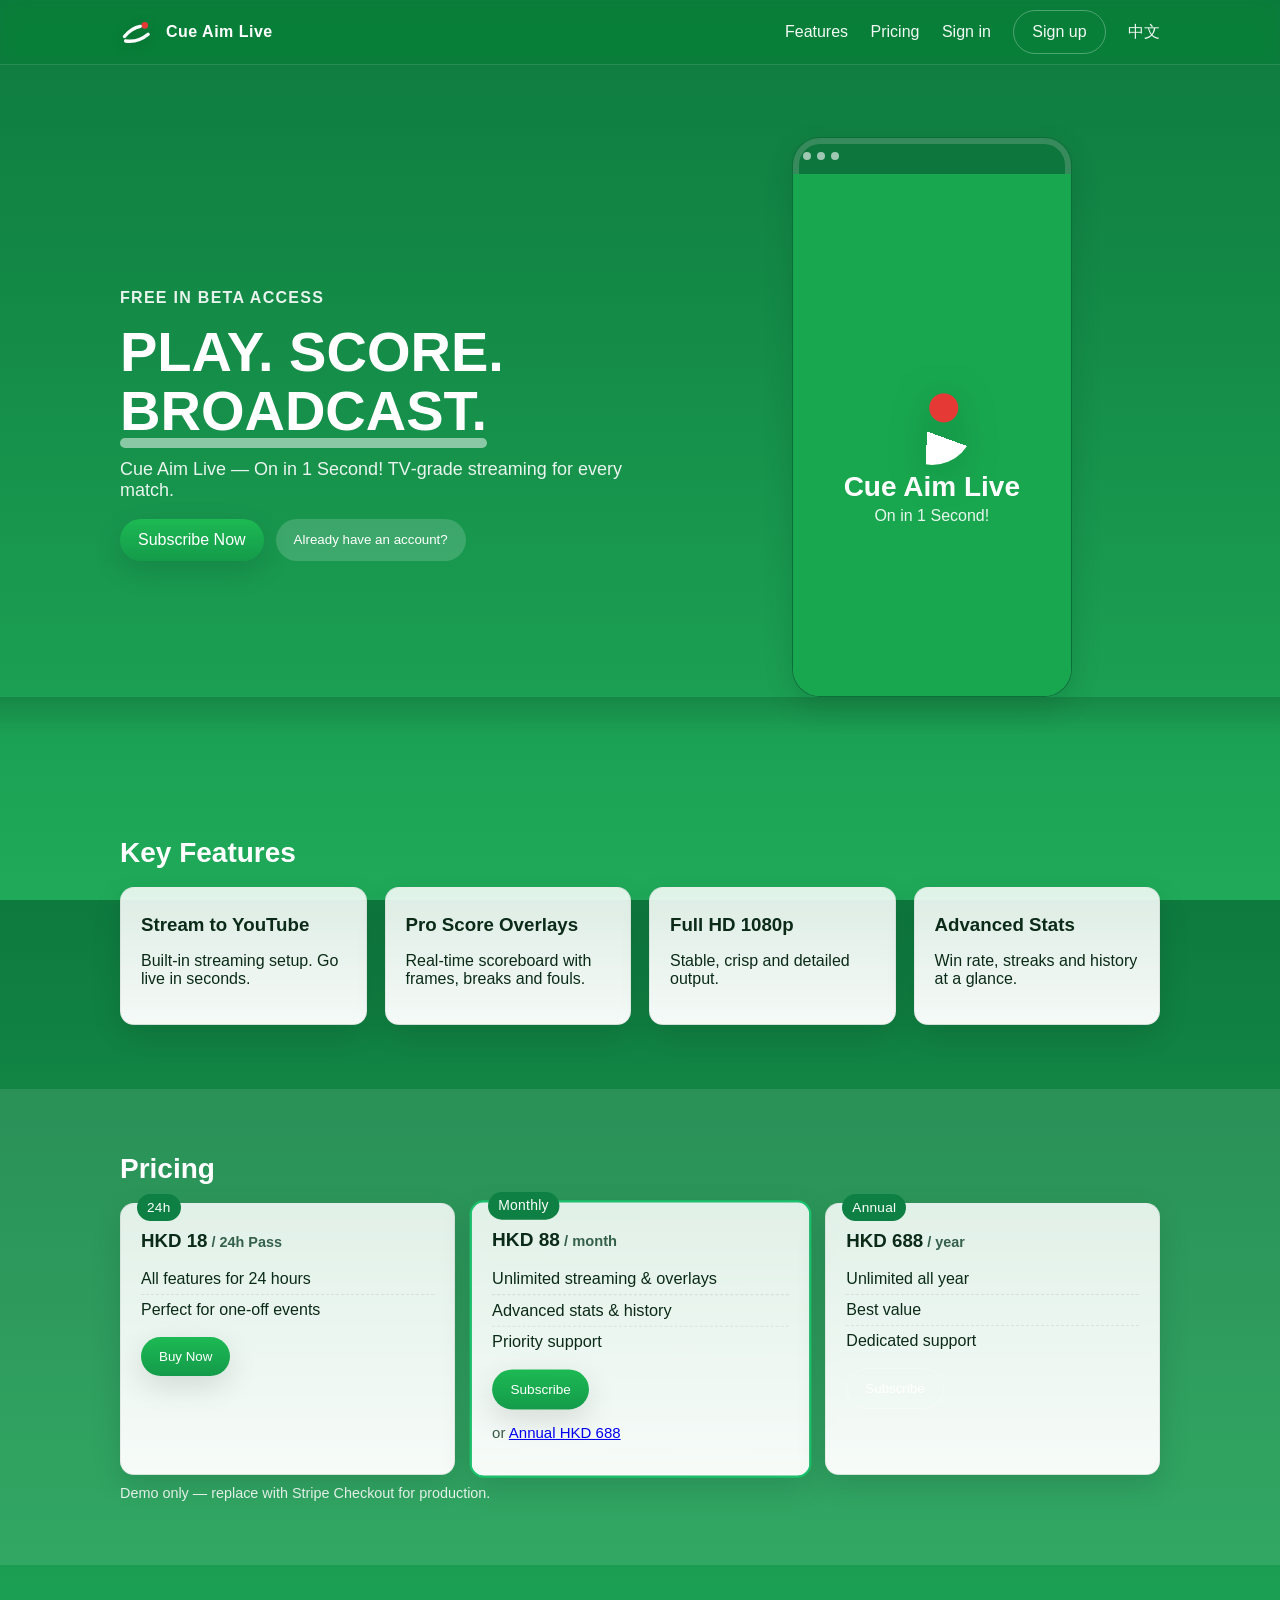
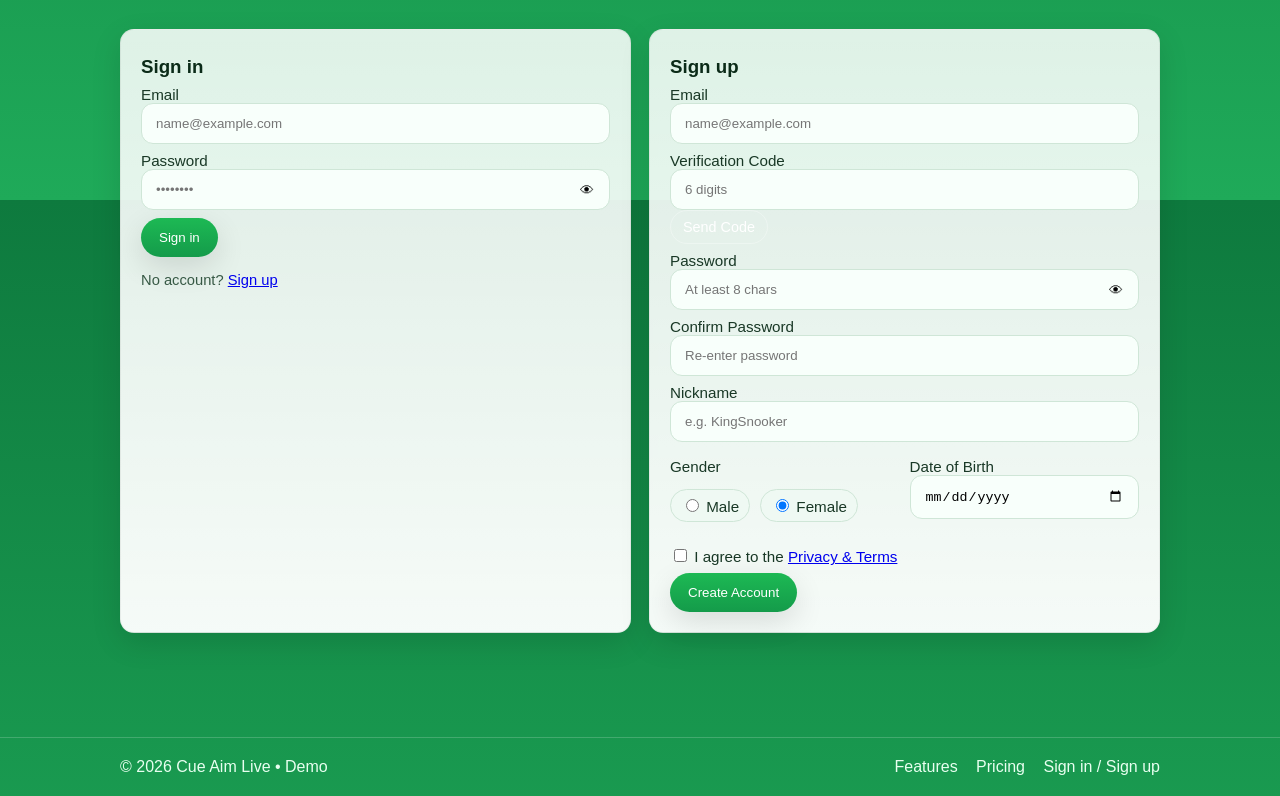
==== en.html @ d9b7528b "feat: 新增英文版 en.html；更新收費方案（24h  / 月 / 年）；英文品名更正為 Cue Aim Live；Checkout 對話框對應方案" ====
<!doctype html>
<html lang="en">
<head>
  <meta charset="utf-8" />
  <meta name="viewport" content="width=device-width, initial-scale=1" />
  <title>Cue Aim Live — Demo Site</title>
  <meta name="description" content="Cue Aim Live — Play. Score. Broadcast. Demo page with pricing and auth forms" />
  <link rel="stylesheet" href="styles.css" />
</head>
<body>
  <header class="site-header">
    <div class="container nav">
      <div class="brand">
        <img src="assets/logo.png" alt="Cue Aim Live" class="logo-img" />
        <svg width="36" height="36" viewBox="0 0 64 64" class="logo logo-svg" aria-hidden="true">
          <circle cx="44" cy="20" r="6" fill="#e53935"></circle>
          <path d="M8 40c8-10 17-16 28-18" stroke="#fff" stroke-width="6" fill="none" stroke-linecap="round"></path>
          <path d="M10 48c14 2 28-2 40-12" stroke="#fff" stroke-width="6" fill="none" stroke-linecap="round"></path>
        </svg>
        <span class="brand-name">Cue Aim Live</span>
      </div>
      <nav class="links">
        <a href="#features">Features</a>
        <a href="#pricing">Pricing</a>
        <a href="#auth" data-open="login">Sign in</a>
        <a href="#auth" data-open="register" class="btn btn-outline">Sign up</a>
        <a href="index.html" aria-label="中文" title="中文">中文</a>
      </nav>
    </div>
  </header>

  <main>
    <section class="hero">
      <div class="container hero-inner">
        <div class="hero-copy">
          <p class="kicker">FREE IN BETA ACCESS</p>
          <h1 class="hero-title">PLAY. SCORE. <span class="underline">BROADCAST.</span></h1>
          <p class="subtitle">Cue Aim Live — On in 1 Second! TV‑grade streaming for every match.</p>
          <div class="hero-ctas">
            <a href="#pricing" class="btn btn-primary">Subscribe Now</a>
            <button class="btn btn-quiet" data-open="login">Already have an account?</button>
          </div>
        </div>
        <div class="hero-art">
          <div class="phone-mock">
            <div class="phone-header"><div class="dot"></div><div class="dot"></div><div class="dot"></div></div>
            <div class="phone-screen">
              <div class="splash">
                <img src="assets/logo.png" alt="Cue Aim Live" class="splash-logo-img" />
                <div class="splash-logo"></div>
                <div class="splash-title">Cue Aim Live</div>
                <div class="splash-tag">On in 1 Second!</div>
              </div>
            </div>
          </div>
        </div>
      </div>
      <div class="hero-fade"></div>
    </section>

    <section id="features" class="section">
      <div class="container">
        <h2 class="section-title">Key Features</h2>
        <div class="grid features-grid">
          <div class="card">
            <h3>Stream to YouTube</h3>
            <p>Built‑in streaming setup. Go live in seconds.</p>
          </div>
          <div class="card">
            <h3>Pro Score Overlays</h3>
            <p>Real‑time scoreboard with frames, breaks and fouls.</p>
          </div>
          <div class="card">
            <h3>Full HD 1080p</h3>
            <p>Stable, crisp and detailed output.</p>
          </div>
          <div class="card">
            <h3>Advanced Stats</h3>
            <p>Win rate, streaks and history at a glance.</p>
          </div>
        </div>
      </div>
    </section>

    <section id="pricing" class="section alt">
      <div class="container">
        <h2 class="section-title">Pricing</h2>
        <div class="grid pricing-grid">
          <div class="card price">
            <div class="badge">24h</div>
            <h3>HKD 18<span class="unit"> / 24h Pass</span></h3>
            <ul class="features-list">
              <li>All features for 24 hours</li>
              <li>Perfect for one‑off events</li>
            </ul>
            <button class="btn btn-primary" data-checkout="pass-24h">Buy Now</button>
          </div>
          <div class="card price highlight">
            <div class="badge">Monthly</div>
            <h3>HKD 88<span class="unit"> / month</span></h3>
            <ul class="features-list">
              <li>Unlimited streaming & overlays</li>
              <li>Advanced stats & history</li>
              <li>Priority support</li>
            </ul>
            <button class="btn btn-primary" data-checkout="monthly">Subscribe</button>
            <p class="subtext">or <a href="#" data-checkout="annual">Annual HKD 688</a></p>
          </div>
          <div class="card price">
            <div class="badge">Annual</div>
            <h3>HKD 688<span class="unit"> / year</span></h3>
            <ul class="features-list">
              <li>Unlimited all year</li>
              <li>Best value</li>
              <li>Dedicated support</li>
            </ul>
            <button class="btn btn-outline" data-checkout="annual">Subscribe</button>
          </div>
        </div>
        <div class="payment-note">Demo only — replace with Stripe Checkout for production.</div>
      </div>
    </section>

    <section id="auth" class="section">
      <div class="container auth-cards">
        <div class="card auth">
          <h3>Sign in</h3>
          <form id="login-form" autocomplete="on" novalidate>
            <label>Email
              <input type="email" id="login-email" required placeholder="name@example.com" />
            </label>
            <label>Password
              <div class="input-with-toggle">
                <input type="password" id="login-password" required placeholder="••••••••" />
                <button type="button" class="eye" data-toggle="#login-password" aria-label="Show/Hide">👁</button>
              </div>
            </label>
            <button class="btn btn-primary" type="submit">Sign in</button>
            <p class="subtext">No account? <a href="#" data-open="register">Sign up</a></p>
          </form>
        </div>
        <div class="card auth">
          <h3>Sign up</h3>
          <form id="register-form" novalidate>
            <label>Email
              <input type="email" id="reg-email" required placeholder="name@example.com" />
            </label>
            <label class="code-row">Verification Code
              <input type="text" id="reg-code" inputmode="numeric" pattern="\\d{6}" placeholder="6 digits" />
              <button type="button" class="btn btn-outline small" id="send-code">Send Code</button>
            </label>
            <label>Password
              <div class="input-with-toggle">
                <input type="password" id="reg-password" required minlength="8" placeholder="At least 8 chars" />
                <button type="button" class="eye" data-toggle="#reg-password" aria-label="Show/Hide">👁</button>
              </div>
            </label>
            <label>Confirm Password
              <input type="password" id="reg-password2" required placeholder="Re‑enter password" />
            </label>
            <label>Nickname
              <input type="text" id="reg-nickname" placeholder="e.g. KingSnooker" />
            </label>
            <div class="row">
              <label>Gender
                <div class="choices">
                  <label class="chip"><input type="radio" name="gender" value="M" /> Male</label>
                  <label class="chip"><input type="radio" name="gender" value="F" checked /> Female</label>
                </div>
              </label>
              <label>Date of Birth
                <input type="date" id="reg-dob" />
              </label>
            </div>
            <label class="agree">
              <input type="checkbox" id="reg-accept" required />
              I agree to the <a href="#" data-open="terms">Privacy & Terms</a>
            </label>
            <button class="btn btn-primary" type="submit">Create Account</button>
          </form>
        </div>
      </div>
    </section>
  </main>

  <footer class="site-footer">
    <div class="container foot-inner">
      <div>© 2026 Cue Aim Live • Demo</div>
      <div class="foot-links">
        <a href="#features">Features</a>
        <a href="#pricing">Pricing</a>
        <a href="#auth">Sign in / Sign up</a>
      </div>
    </div>
  </footer>

  <div id="toast" class="toast" role="status" aria-live="polite"></div>

  <dialog id="mock-checkout" class="modal">
    <form method="dialog" class="modal-body">
      <h3>Mock Checkout</h3>
      <p>Plan: <span id="plan-name">Monthly HKD 88</span></p>
      <label>Card Number
        <input placeholder="4242 4242 4242 4242" />
      </label>
      <label>Expiry
        <input placeholder="MM/YY" />
      </label>
      <label>CVC
        <input placeholder="123" />
      </label>
      <menu class="modal-actions">
        <button value="cancel" class="btn btn-quiet">Cancel</button>
        <button value="ok" class="btn btn-primary">Pay</button>
      </menu>
    </form>
  </dialog>

  <script src="app.js"></script>
</body>
</html>
---- styles.css ----
:root{
  --bg: #0e7a3e;
  --bg2:#1faa59;
  --text:#0b2b18;
  --muted:#2d4a39;
  --surface: #ffffff;
  --accent:#e53935;
  --ring:#1db954;
  --shadow: 0 10px 30px rgba(0,0,0,.12);
  --radius: 14px;
}
*{box-sizing:border-box}
html,body{height:100%}
body{
  margin:0;
  font-family: ui-sans-serif, -apple-system, BlinkMacSystemFont, "Segoe UI", Roboto, "Noto Sans TC", "PingFang TC", "Hiragino Sans", "Microsoft JhengHei", Arial, sans-serif;
  color:#0a2616;
  background:linear-gradient(180deg, var(--bg) 0%, var(--bg2) 100%);
}
.container{max-width:1080px;margin:0 auto;padding:0 20px}
.site-header{
  position:sticky;top:0;z-index:20;
  backdrop-filter:saturate(140%) blur(10px);
  background:rgba(14,122,62,.6);
  border-bottom:1px solid rgba(255,255,255,.12);
}
.nav{display:flex;align-items:center;justify-content:space-between;height:64px}
.brand{display:flex;align-items:center;gap:10px;color:#fff;font-weight:700;letter-spacing:.5px}
.brand .logo{filter:drop-shadow(0 2px 6px rgba(0,0,0,.2))}
.logo-img{display:none;height:36px;width:auto;image-rendering:-webkit-optimize-contrast;image-rendering:crisp-edges}
.has-logo-img .logo-img{display:block}
.has-logo-img .logo-svg{display:none}
.brand-name .accent{color:#ff5252}
.links a{color:#fff;text-decoration:none;margin-left:18px;opacity:.95}
.links a:hover{opacity:1}
.btn{
  display:inline-flex;align-items:center;justify-content:center;
  padding:12px 18px;border-radius:999px;border:1px solid rgba(255,255,255,.3);
  background:rgba(255,255,255,.12);color:#fff;text-decoration:none;cursor:pointer
}
.btn:hover{background:rgba(255,255,255,.18)}
.btn-outline{background:transparent}
.btn-primary{
  background:linear-gradient(180deg,#1db954,#149b4a);border:none;box-shadow:var(--shadow)
}
.btn-quiet{background:rgba(255,255,255,.16);border:none}
.btn.small{padding:8px 12px;font-size:.9rem}
.hero{
  color:#fff;position:relative;padding:72px 0 36px 0;
}
.hero-inner{display:grid;gap:36px;grid-template-columns:1.2fr 1fr;align-items:center}
.kicker{opacity:.9;font-weight:700;letter-spacing:.08em}
.hero-title{font-size:56px;line-height:1.05;margin:.2em 0}
.hero-title .underline{position:relative}
.hero-title .underline:after{
  content:"";position:absolute;left:0;right:0;bottom:-6px;height:10px;background:rgba(255,255,255,.5);border-radius:8px;
}
.subtitle{opacity:.9;font-size:18px}
.hero-ctas{display:flex;gap:12px;margin-top:18px}
.hero-art{display:flex;justify-content:center}
.phone-mock{
  width:280px;height:560px;border-radius:28px;background:#0f8b47;box-shadow:var(--shadow), inset 0 0 0 6px rgba(255,255,255,.2);
  border:1px solid rgba(0,0,0,.2);overflow:hidden;
}
.phone-header{height:36px;display:flex;align-items:center;padding:0 10px;gap:6px;background:rgba(0,0,0,.15)}
.phone-header .dot{width:8px;height:8px;border-radius:50%;background:#fff;opacity:.6}
.phone-screen{height:100%;background:#18a74f;display:flex;align-items:center;justify-content:center}
.splash{color:#fff;text-align:center}
.splash-logo-img{display:none;width:120px;height:auto;margin:0 auto 6px auto;image-rendering:-webkit-optimize-contrast;image-rendering:crisp-edges}
.has-logo-img .splash-logo-img{display:block}
.has-logo-img .splash-logo{display:none}
.splash-logo{width:84px;height:84px;margin:0 auto 6px auto;border-radius:50%;
  background: radial-gradient(circle at 64% 32%, var(--accent) 0 14px, transparent 15px),
              conic-gradient(from 110deg at 44% 60%, #fff 0 20%, transparent 0 100%);
  filter:drop-shadow(0 6px 20px rgba(0,0,0,.2));
}
.splash-title{font-weight:800;font-size:28px}
.splash-title span{color:#ff4d4d}
.splash-tag{opacity:.9;margin-top:4px}
.hero-fade{height:40px;background:linear-gradient(180deg,rgba(0,0,0,.15),transparent)}

.section{padding:64px 0;background:transparent}
.section.alt{background:rgba(255,255,255,.1)}
.section-title{color:#fff;font-size:28px;margin:0 0 18px}
.grid{display:grid;gap:18px}
.features-grid{grid-template-columns:repeat(4,1fr)}
.pricing-grid{grid-template-columns:repeat(3,1fr)}
.card{
  background:linear-gradient(180deg, rgba(255,255,255,.86), rgba(255,255,255,.96));
  border:1px solid rgba(0,0,0,.06);
  border-radius:var(--radius);
  box-shadow:var(--shadow);
  padding:20px;color:var(--text)
}
.card h3{margin:6px 0 8px}
.price{position:relative}
.price .badge{
  position:absolute;top:-10px;left:16px;background:#0f8043;color:#fff;
  padding:6px 10px;border-radius:999px;font-size:.85rem;letter-spacing:.02em
}
.price.highlight{transform:scale(1.02);border:2px solid #19c26c}
.price .unit{font-size:.9rem;color:#35604a;font-weight:600}
.features-list{list-style:none;padding:0;margin:12px 0}
.features-list li{padding:6px 0;border-top:1px dashed rgba(0,0,0,.08)}
.features-list li:first-child{border-top:none}
.subtext{color:#375945;font-size:.92rem}
.payment-note{color:#eaf7ef;margin-top:10px;font-size:.9rem}

.auth-cards{display:grid;grid-template-columns:1fr 1fr;gap:18px}
.auth label{display:block;font-size:.95rem;color:#193826;margin:8px 0}
.auth input[type="text"], .auth input[type="email"], .auth input[type="password"], .auth input[type="date"]{
  width:100%;padding:12px 14px;border-radius:12px;border:1px solid #cfe6d7;background:#f8fffb;
}
.input-with-toggle{position:relative}
.input-with-toggle .eye{
  position:absolute;right:10px;top:50%;transform:translateY(-50%);border:none;background:transparent;cursor:pointer;font-size:14px
}
.row{display:grid;grid-template-columns:1fr 1fr;gap:10px}
.choices{display:flex;gap:10px;margin-top:6px}
.chip{display:inline-flex;align-items:center;gap:6px;background:#eff9f3;padding:6px 10px;border-radius:999px;border:1px solid #cfe6d7}
.agree{display:flex;align-items:center;gap:8px;margin:12px 0}
.code-row{display:grid;grid-template-columns:1fr auto;gap:10px;align-items:center}

.site-footer{
  color:#e8fff0;border-top:1px solid rgba(255,255,255,.18);padding:20px 0;margin-top:40px
}
.foot-inner{display:flex;align-items:center;justify-content:space-between}
.foot-links a{color:#e8fff0;text-decoration:none;margin-left:14px}

.toast{
  position:fixed;right:16px;bottom:16px;background:#0f8043;color:#fff;padding:12px 14px;border-radius:12px;
  opacity:0;transform:translateY(8px);transition:.2s;box-shadow:var(--shadow)
}
.toast.show{opacity:1;transform:translateY(0)}

.modal{border:none;border-radius:16px;padding:0}
.modal::backdrop{background:rgba(0,0,0,.4)}
.modal-body{padding:18px 18px 12px}
.modal-body h3{margin:0 0 6px}
.modal-body label{display:block;margin:8px 0}
.modal-body input{width:100%;padding:10px 12px;border-radius:10px;border:1px solid #d7eadd}
.modal-actions{display:flex;justify-content:flex-end;gap:10px;margin-top:12px}

@media (max-width: 960px){
  .hero-inner{grid-template-columns:1fr}
  .features-grid{grid-template-columns:1fr 1fr}
  .pricing-grid{grid-template-columns:1fr}
  .auth-cards{grid-template-columns:1fr}
}
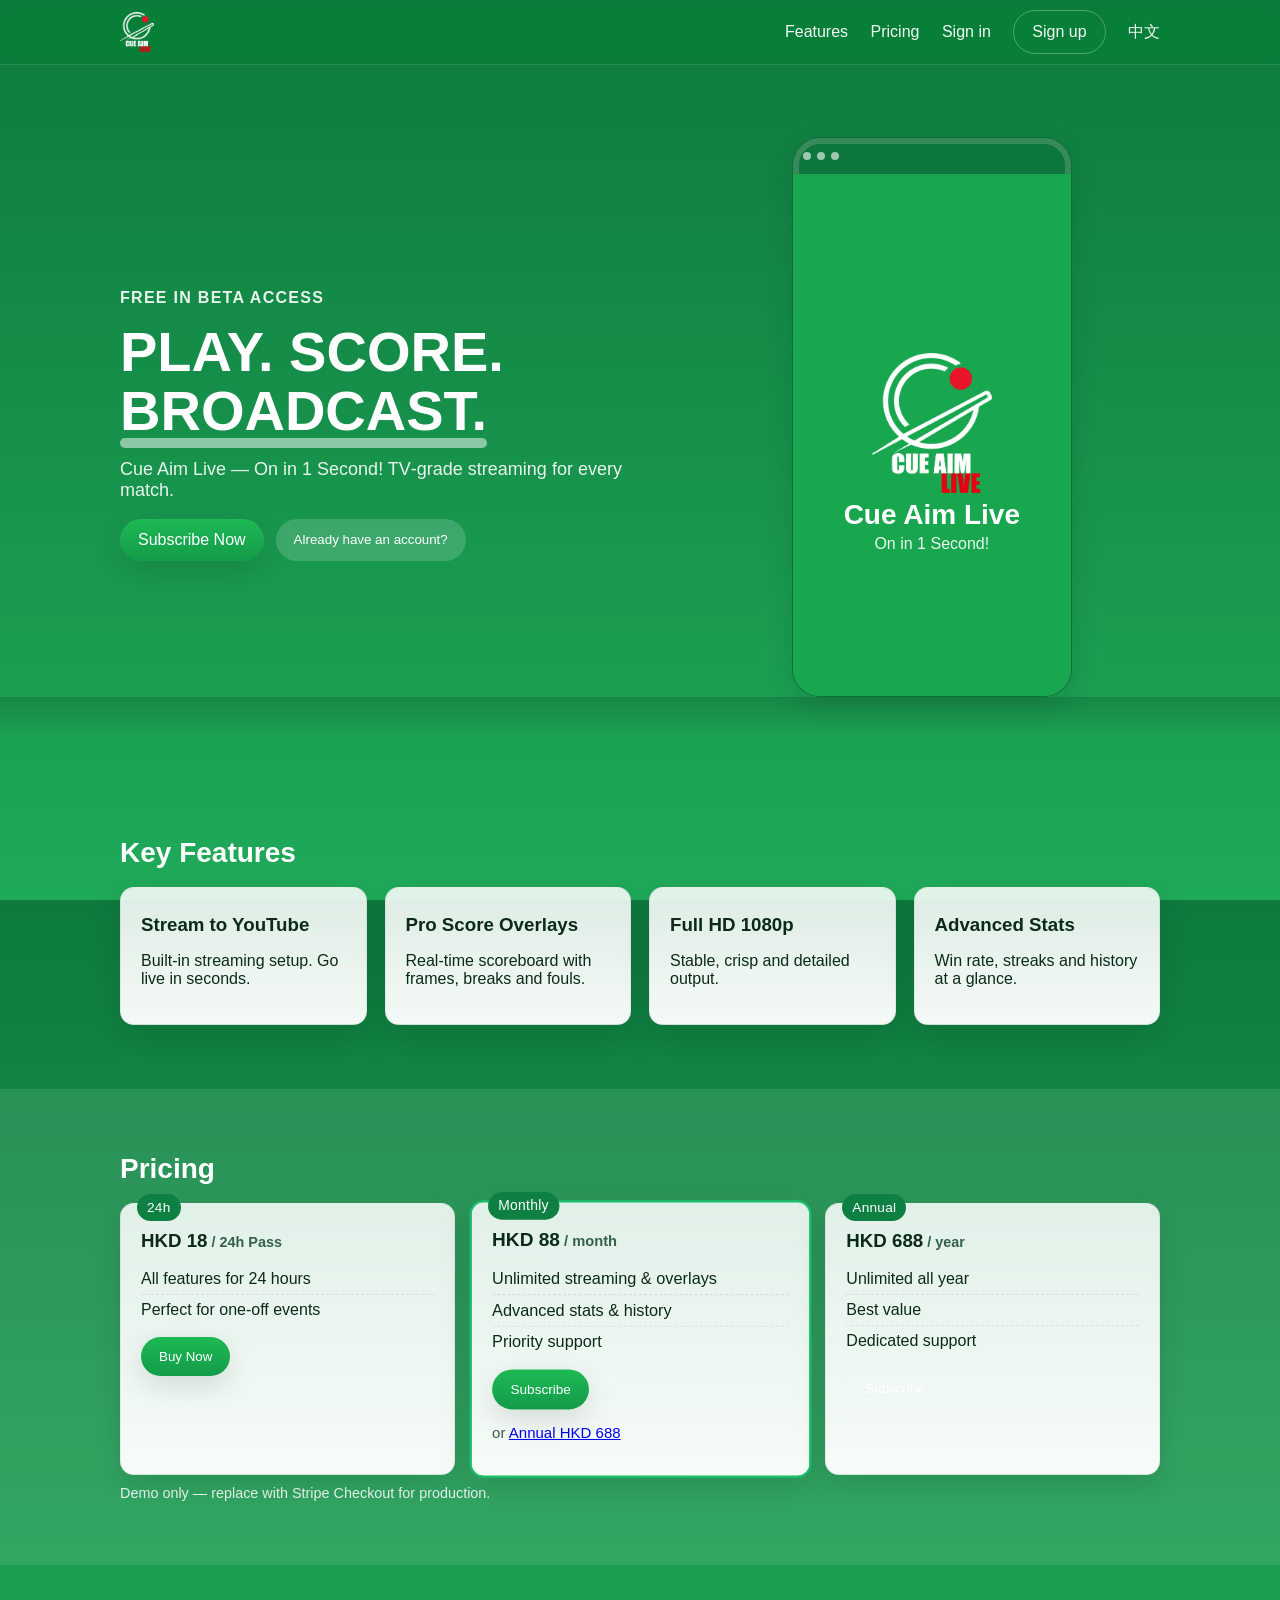
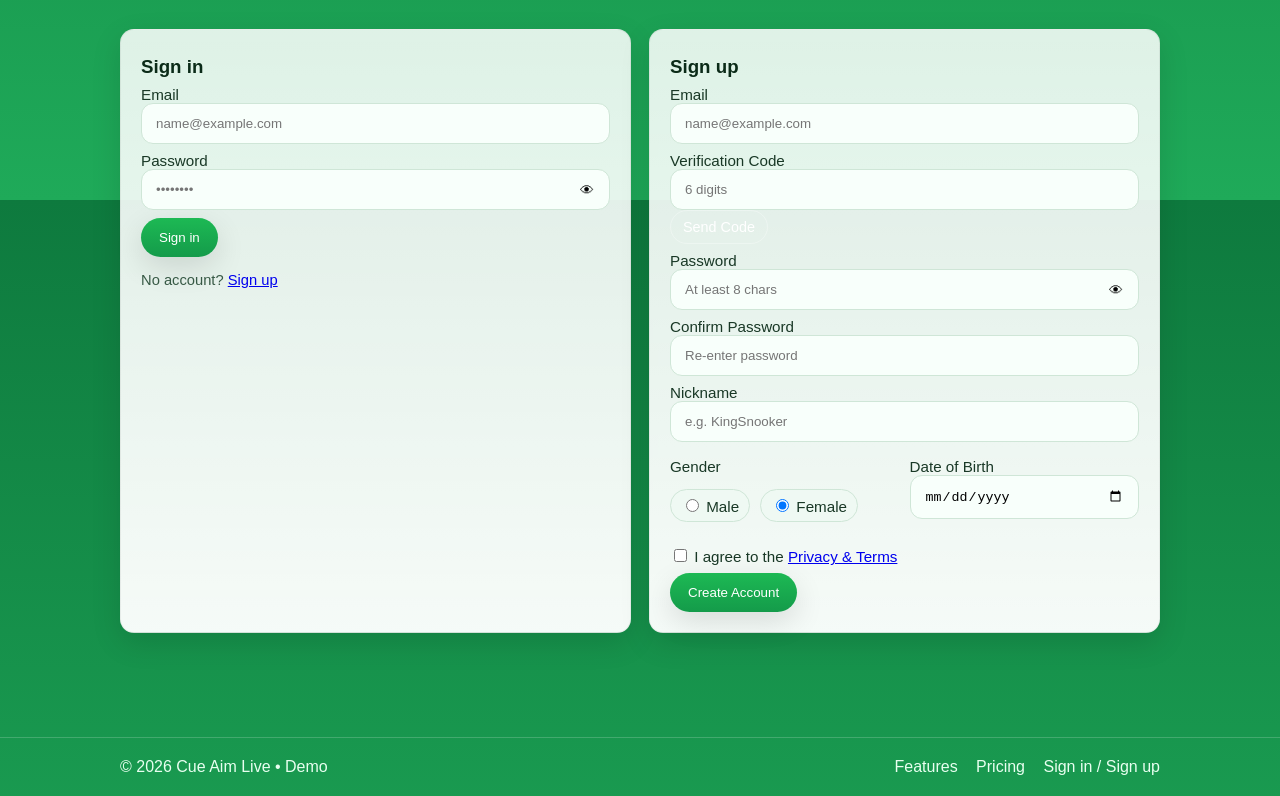
==== commit ec3dda93: "feat: 頁面加入 Google 登入（GIS）；在登入卡片渲染按鈕；支援以 localStorage 設定 client_id" ====
--- a/en.html
+++ b/en.html
@@ -6,6 +6,7 @@
   <title>Cue Aim Live — Demo Site</title>
   <meta name="description" content="Cue Aim Live — Play. Score. Broadcast. Demo page with pricing and auth forms" />
   <link rel="stylesheet" href="styles.css" />
+  <script src="https://accounts.google.com/gsi/client" async defer></script>
 </head>
 <body>
   <header class="site-header">
@@ -138,6 +139,9 @@
             <button class="btn btn-primary" type="submit">Sign in</button>
             <p class="subtext">No account? <a href="#" data-open="register">Sign up</a></p>
           </form>
+          <div class="oauth">
+            <div id="google-signin" data-client-id=""></div>
+          </div>
         </div>
         <div class="card auth">
           <h3>Sign up</h3>
@@ -219,4 +223,3 @@
   <script src="app.js"></script>
 </body>
 </html>
-
--- a/styles.css
+++ b/styles.css
@@ -27,9 +27,10 @@
 .nav{display:flex;align-items:center;justify-content:space-between;height:64px}
 .brand{display:flex;align-items:center;gap:10px;color:#fff;font-weight:700;letter-spacing:.5px}
 .brand .logo{filter:drop-shadow(0 2px 6px rgba(0,0,0,.2))}
-.logo-img{display:none;height:36px;width:auto;image-rendering:-webkit-optimize-contrast;image-rendering:crisp-edges}
+.logo-img{display:none;height:40px;width:auto;image-rendering:-webkit-optimize-contrast;image-rendering:crisp-edges}
 .has-logo-img .logo-img{display:block}
 .has-logo-img .logo-svg{display:none}
+.brand-name{display:none}
 .brand-name .accent{color:#ff5252}
 .links a{color:#fff;text-decoration:none;margin-left:18px;opacity:.95}
 .links a:hover{opacity:1}
@@ -120,6 +121,7 @@
 .chip{display:inline-flex;align-items:center;gap:6px;background:#eff9f3;padding:6px 10px;border-radius:999px;border:1px solid #cfe6d7}
 .agree{display:flex;align-items:center;gap:8px;margin:12px 0}
 .code-row{display:grid;grid-template-columns:1fr auto;gap:10px;align-items:center}
+.oauth{margin-top:10px;display:flex;justify-content:center}
 
 .site-footer{
   color:#e8fff0;border-top:1px solid rgba(255,255,255,.18);padding:20px 0;margin-top:40px
